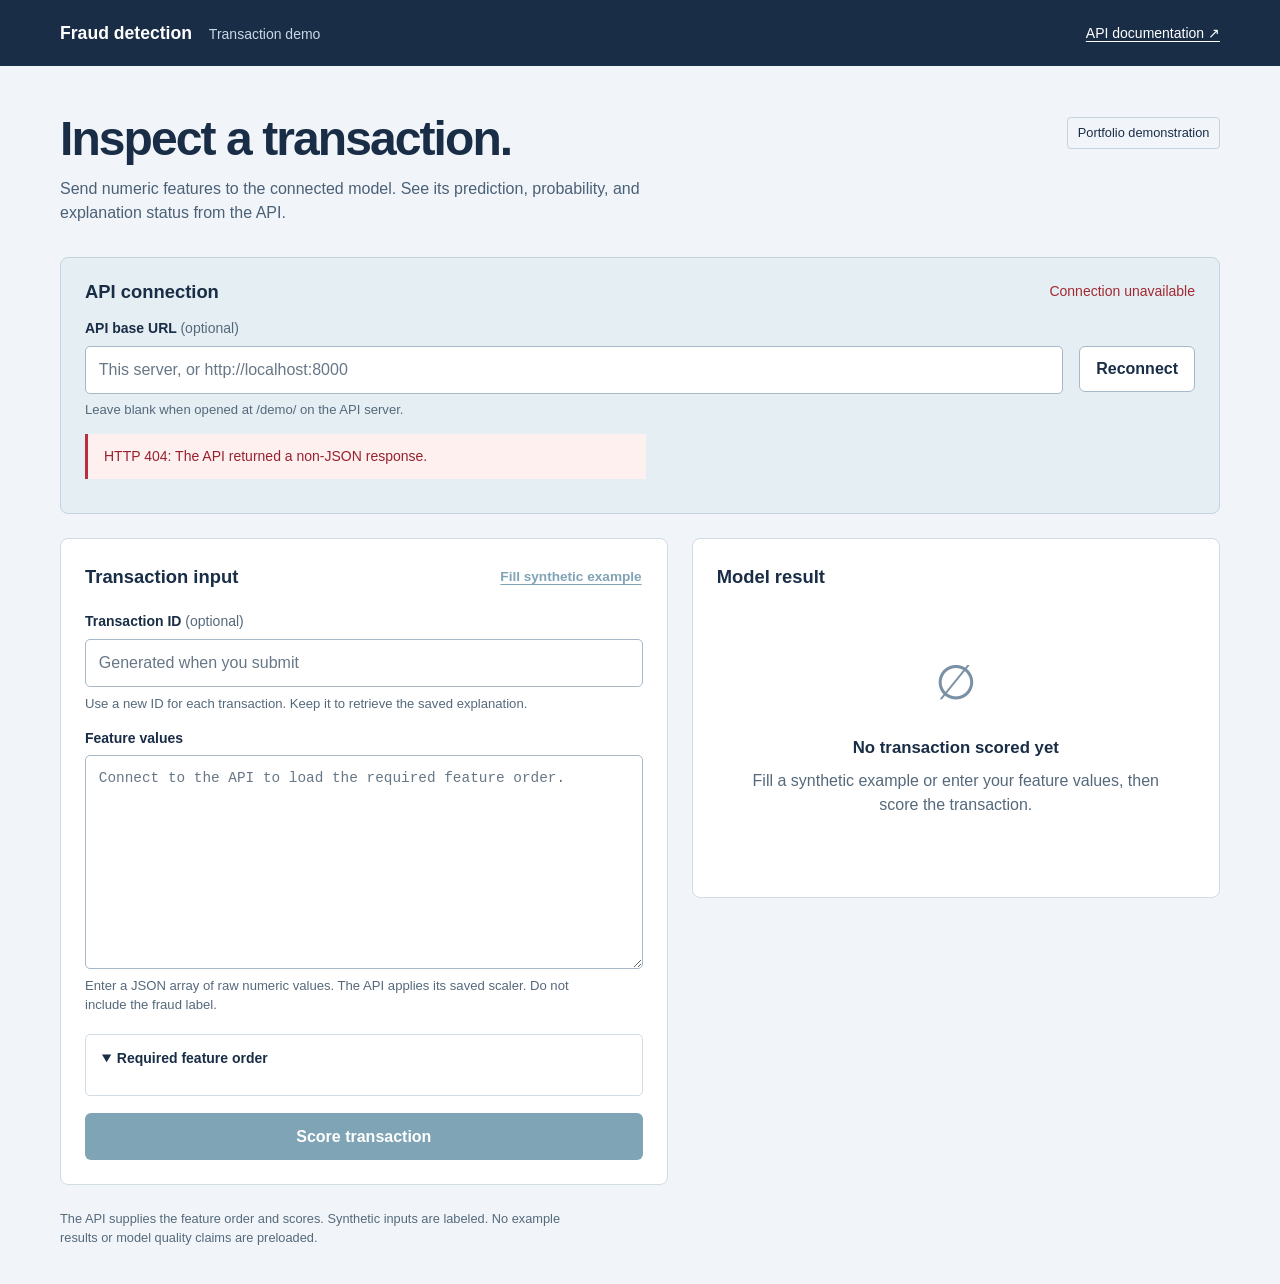
==== web/index.html @ 669f7464 "fix: organize and verify fraud scoring, training, and delivery Signed-off-by: wtfashwin <95757821+wt" ====
<!doctype html>
<html lang="en">
<head>
  <meta charset="utf-8">
  <meta name="viewport" content="width=device-width, initial-scale=1">
  <meta name="description" content="Inspect a transaction with the connected fraud detection model. A local portfolio demo with transparent inputs and real API responses.">
  <title>Fraud detection · Transaction demo</title>
  <link rel="icon" href="data:,">
  <link rel="stylesheet" href="./styles.css">
  <script type="module" src="./app.mjs"></script>
</head>
<body>
  <a class="skip-link" href="#transaction">Skip to transaction input</a>
  <header class="site-header"><a class="brand" href="./">Fraud detection <span>Transaction demo</span></a><a id="docs-link" href="/docs" target="_blank" rel="noreferrer">API documentation <span aria-hidden="true">↗</span></a></header>
  <main>
    <section class="intro" aria-labelledby="page-title"><div><h1 id="page-title">Inspect a transaction.</h1><p>Send numeric features to the connected model. See its prediction, probability, and explanation status from the API.</p></div><span class="demo-label">Portfolio demonstration</span></section>
    <section class="connection" aria-labelledby="connection-title">
      <form id="connection-form"><div class="connection-heading"><h2 id="connection-title">API connection</h2><span id="connection-status" role="status">Connecting…</span></div><div class="connection-controls"><div class="api-field"><label for="api-base">API base URL <span>(optional)</span></label><input id="api-base" type="url" placeholder="This server, or http://localhost:8000" aria-describedby="api-help" autocomplete="url"><p id="api-help" class="help">Leave blank when opened at /demo/ on the API server.</p></div><button type="submit" id="connect-button" class="secondary">Reconnect</button></div><p id="connection-error" class="error" role="alert" hidden></p></form>
    </section>
    <div class="workbench">
      <section class="input-panel" aria-labelledby="transaction-title">
        <div class="panel-heading"><h2 id="transaction-title">Transaction input</h2><button id="sample-button" type="button" class="text-button" disabled>Fill synthetic example</button></div>
        <p id="sample-note" class="notice" hidden>Synthetic example: zeros for all features except Amount = 100. This is invented input for testing the request flow, with no expected fraud outcome.</p>
        <form id="transaction" novalidate>
          <label for="transaction-id">Transaction ID <span>(optional)</span></label><input id="transaction-id" type="text" maxlength="128" placeholder="Generated when you submit" aria-describedby="id-help" autocomplete="off"><p id="id-help" class="help">Use a new ID for each transaction. Keep it to retrieve the saved explanation.</p>
          <label for="features">Feature values</label><textarea id="features" rows="8" spellcheck="false" placeholder="Connect to the API to load the required feature order." aria-describedby="features-help feature-order"></textarea><p id="features-help" class="help">Enter a JSON array of raw numeric values. The API applies its saved scaler. Do not include the fraud label.</p>
          <details class="feature-guide" open><summary>Required feature order <span id="feature-count"></span></summary><ol id="feature-order"><li>Waiting for model metadata.</li></ol></details>
          <p id="input-error" class="error" role="alert" hidden></p><button id="score-button" class="primary" type="submit" disabled>Score transaction</button><p id="request-status" class="help" role="status" aria-live="polite"></p>
        </form>
      </section>
      <section id="result-panel" class="result-panel" aria-labelledby="result-title" aria-busy="false">
        <h2 id="result-title" tabindex="-1">Model result</h2><div id="empty-result" class="empty"><span aria-hidden="true" class="empty-symbol">∅</span><h3>No transaction scored yet</h3><p>Fill a synthetic example or enter your feature values, then score the transaction.</p></div>
        <div id="result" hidden><div id="prediction-label" class="prediction"></div><p class="score-label">Model probability of fraud</p><p id="probability" class="probability"></p><p class="interpretation">This probability is a model output, not proof of fraud. The demo does not approve or block transactions.</p><dl class="result-details"><dt>Transaction ID</dt><dd id="result-id"></dd><dt>Correlation ID</dt><dd id="correlation-id"></dd><dt>Explanation status from API</dt><dd id="explanation-status"></dd></dl><details><summary>Exact API response</summary><pre id="raw-response"></pre></details><div class="explanation"><h3>Saved explanation</h3><p class="help">Retrieve the worker's saved result. A queued task does not guarantee a completed explanation.</p><button id="explanation-button" type="button" class="secondary">Check explanation</button><p id="explanation-message" role="status"></p><pre id="explanation-response" hidden></pre></div></div>
      </section>
    </div>
    <footer><p>The API supplies the feature order and scores. Synthetic inputs are labeled. No example results or model quality claims are preloaded.</p></footer>
  </main>
  <noscript><p class="error">JavaScript is required to send requests. You can also use the API documentation at /docs.</p></noscript>
</body>
</html>
---- web/styles.css ----
:root { color-scheme: light; font-family: -apple-system, BlinkMacSystemFont, "Segoe UI", sans-serif; color: #192d46; background: #f1f5f9; font-synthesis: none; line-height: 1.5; }
* { box-sizing: border-box; }
body { margin: 0; }
[hidden] { display: none !important; }
a { color: #185a79; text-underline-offset: 3px; }
button, input, textarea { font: inherit; }
button { cursor: pointer; border: 1px solid transparent; border-radius: 6px; padding: .65rem 1rem; font-weight: 600; }
button:disabled { cursor: not-allowed; opacity: .55; }
:focus-visible { outline: 3px solid #007e97; outline-offset: 4px; }
.skip-link { position: fixed; left: 1rem; top: -5rem; padding: .7rem; z-index: 3; background: white; }
.skip-link:focus { top: 1rem; }
.site-header { background: #192d46; color: white; padding: 1.25rem max(1.5rem, calc((100vw - 1160px) / 2)); display: flex; gap: 1rem; align-items: center; justify-content: space-between; }
.site-header a { color: white; }
.brand { text-decoration: none; font-size: 1.1rem; font-weight: 700; }
.brand span { font-size: .875rem; font-weight: 400; color: #cad7e5; margin-left: .75rem; }
.site-header > a:last-child { font-size: .875rem; }
main { max-width: 1208px; margin: 0 auto; padding: 2.8rem 1.5rem 1.5rem; }
.intro { display: flex; justify-content: space-between; gap: 2rem; align-items: flex-start; margin-bottom: 2rem; }
h1 { margin: 0 0 .5rem; font-size: clamp(2rem, 4vw, 3rem); letter-spacing: -.04em; line-height: 1.15; }
h2 { font-size: 1.15rem; margin: 0; }
h3 { font-size: 1.05rem; }
p { max-width: 72ch; }
.intro p { margin: .65rem 0 0; color: #4a6077; }
.demo-label { white-space: nowrap; border: 1px solid #c5d3df; padding: .35rem .6rem; font-size: .8rem; border-radius: 4px; margin-top: .35rem; }
.connection { background: #e5eef3; border: 1px solid #c5d3df; padding: 1.25rem 1.5rem; border-radius: 8px; margin-bottom: 1.5rem; }
.connection-heading, .panel-heading { display: flex; flex-wrap: wrap; align-items: center; justify-content: space-between; gap: .8rem; }
#connection-status { font-size: .875rem; }
#connection-status[data-state="ready"] { color: #136052; }
#connection-status[data-state="failed"] { color: #a32932; }
.connection-controls { display: flex; gap: 1rem; align-items: center; margin-top: .8rem; }
.api-field { flex: 1; }
label { display: block; font-weight: 600; font-size: .875rem; margin-bottom: .4rem; }
label span { color: #55697b; font-weight: 400; }
input, textarea { display: block; width: 100%; border: 1px solid #a7b8c8; border-radius: 5px; background: white; color: #192d46; padding: .7rem .8rem; }
input::placeholder, textarea::placeholder { color: #677787; opacity: 1; }
textarea { resize: vertical; min-height: 180px; font-family: ui-monospace, "SFMono-Regular", Consolas, monospace; font-size: .9rem; line-height: 1.65; }
.help { color: #55697b; font-size: .82rem; margin: .4rem 0 .9rem; }
.connection .help { margin-bottom: 0; }
.workbench { display: grid; grid-template-columns: minmax(0, 1.15fr) minmax(0, 1fr); align-items: start; gap: 1.5rem; }
.input-panel, .result-panel { background: white; border: 1px solid #d1dce5; border-radius: 8px; padding: 1.5rem; min-width: 0; }
.panel-heading { margin-bottom: 1.3rem; }
.primary { background: #185a79; color: white; width: 100%; margin-top: 1.1rem; }
.primary:hover:enabled { background: #134860; }
.secondary { background: white; border-color: #a7b8c8; color: #192d46; }
.secondary:hover:enabled { background: #f1f5f9; }
.text-button { padding: 0; color: #185a79; background: transparent; font-size: .85rem; text-decoration: underline; text-underline-offset: 3px; }
.notice { padding: .8rem 1rem; border-left: 3px solid #a67621; background: #fff7e7; color: #654b1f; font-size: .85rem; }
.error { color: #96222e; background: #fff0f0; border-left: 3px solid #b92f3f; padding: .75rem 1rem; font-size: .875rem; overflow-wrap: anywhere; }
details { margin-top: 1.2rem; }
summary { cursor: pointer; font-weight: 600; font-size: .875rem; }
.feature-guide { padding: .8rem 1rem; border: 1px solid #d1dce5; border-radius: 5px; }
#feature-order { display: grid; grid-template-columns: repeat(3, minmax(0, 1fr)); column-gap: 1.5rem; row-gap: .2rem; padding-left: 1.5rem; margin-bottom: 0; color: #4a6077; font-size: .8rem; }
.empty { text-align: center; color: #55697b; padding: 3.5rem 1rem; }
.empty-symbol { font-size: 3rem; color: #7a90a4; }
.empty h3 { color: #192d46; margin-bottom: .5rem; }
.empty p { margin: 0; }
.prediction { display: inline-block; background: #e6f3f0; color: #136052; padding: .4rem .7rem; border-radius: 4px; font-size: .9rem; font-weight: 600; margin-top: 1.5rem; }
.prediction[data-fraud="true"] { color: #96222e; background: #fff0f0; }
.score-label { color: #55697b; margin: 1.5rem 0 .25rem; font-size: .9rem; }
.probability { font-size: clamp(1.75rem, 3vw, 2.8rem); line-height: 1.2; letter-spacing: -.035em; font-weight: 650; margin: 0 0 1rem; overflow-wrap: anywhere; }
.interpretation { font-size: .85rem; color: #55697b; }
.result-details { border-top: 1px solid #d1dce5; margin-top: 1.5rem; padding-top: 1rem; }
dt { color: #55697b; font-size: .8rem; margin-top: .8rem; }
dd { margin: .2rem 0 0; overflow-wrap: anywhere; font-size: .875rem; }
pre { white-space: pre-wrap; overflow-wrap: anywhere; background: #f1f5f9; border-radius: 4px; padding: 1rem; font-size: .8rem; max-height: 420px; overflow: auto; }
.explanation { border-top: 1px solid #d1dce5; margin-top: 1.4rem; padding-top: .3rem; }
#explanation-message { font-size: .875rem; overflow-wrap: anywhere; }
footer { color: #55697b; font-size: .8rem; margin-top: 1.5rem; }
@media (max-width: 760px) { .workbench { grid-template-columns: 1fr; } .intro { display: block; } .demo-label { display: inline-block; margin-top: 1rem; } main { padding-top: 1.8rem; } }
@media (max-width: 480px) { .site-header { padding: 1rem; align-items: flex-start; } .brand span { display: block; margin-left: 0; } .site-header > a:last-child { max-width: 7rem; text-align: right; } main { padding-left: 1rem; padding-right: 1rem; } .connection, .input-panel, .result-panel { padding: 1rem; } .connection-controls { flex-direction: column; align-items: stretch; } #feature-order { grid-template-columns: repeat(2, minmax(0, 1fr)); } }
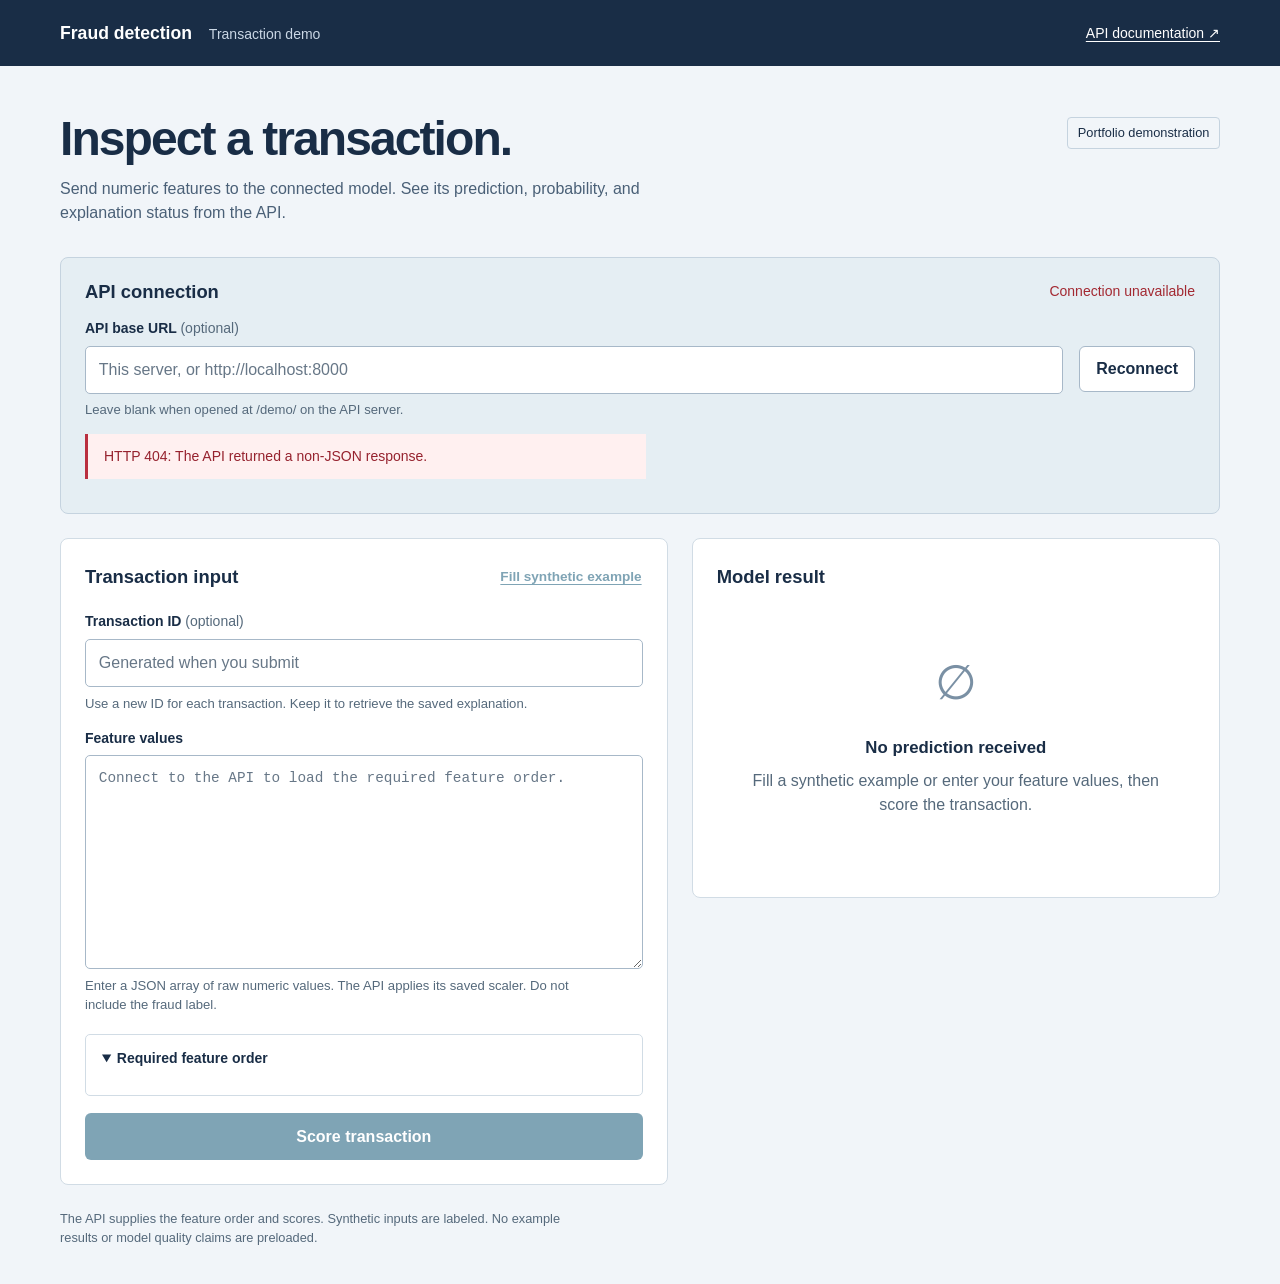
==== commit 36bcc070: "Keep saved-status lookup available after unconfirmed scoring" ====
--- a/web/index.html
+++ b/web/index.html
@@ -29,8 +29,9 @@
         </form>
       </section>
       <section id="result-panel" class="result-panel" aria-labelledby="result-title" aria-busy="false">
-        <h2 id="result-title" tabindex="-1">Model result</h2><div id="empty-result" class="empty"><span aria-hidden="true" class="empty-symbol">∅</span><h3>No transaction scored yet</h3><p>Fill a synthetic example or enter your feature values, then score the transaction.</p></div>
-        <div id="result" hidden><div id="prediction-label" class="prediction"></div><p class="score-label">Model probability of fraud</p><p id="probability" class="probability"></p><p class="interpretation">This probability is a model output, not proof of fraud. The demo does not approve or block transactions.</p><dl class="result-details"><dt>Transaction ID</dt><dd id="result-id"></dd><dt>Correlation ID</dt><dd id="correlation-id"></dd><dt>Explanation status from API</dt><dd id="explanation-status"></dd></dl><details><summary>Exact API response</summary><pre id="raw-response"></pre></details><div class="explanation"><h3>Saved explanation</h3><p class="help">Retrieve the worker's saved result. A queued task does not guarantee a completed explanation.</p><button id="explanation-button" type="button" class="secondary">Check explanation</button><p id="explanation-message" role="status"></p><pre id="explanation-response" hidden></pre></div></div>
+        <h2 id="result-title" tabindex="-1">Model result</h2><div id="empty-result" class="empty"><span aria-hidden="true" class="empty-symbol">∅</span><h3>No prediction received</h3><p>Fill a synthetic example or enter your feature values, then score the transaction.</p></div>
+        <div id="result" hidden><div id="prediction-label" class="prediction"></div><p class="score-label">Model probability of fraud</p><p id="probability" class="probability"></p><p class="interpretation">This probability is a model output, not proof of fraud. The demo does not approve or block transactions.</p><dl class="result-details"><dt>Transaction ID</dt><dd id="result-id"></dd><dt>Correlation ID</dt><dd id="correlation-id"></dd><dt>Explanation status from API</dt><dd id="explanation-status"></dd></dl><details><summary>Exact API response</summary><pre id="raw-response"></pre></details></div>
+        <div id="explanation-panel" class="explanation" hidden><h3>Saved explanation</h3><p class="help">Look up the submitted transaction ID. A failed scoring response does not confirm that a saved explanation exists.</p><button id="explanation-button" type="button" class="secondary">Check explanation</button><p id="explanation-message" role="status"></p><pre id="explanation-response" hidden></pre></div>
       </section>
     </div>
     <footer><p>The API supplies the feature order and scores. Synthetic inputs are labeled. No example results or model quality claims are preloaded.</p></footer>
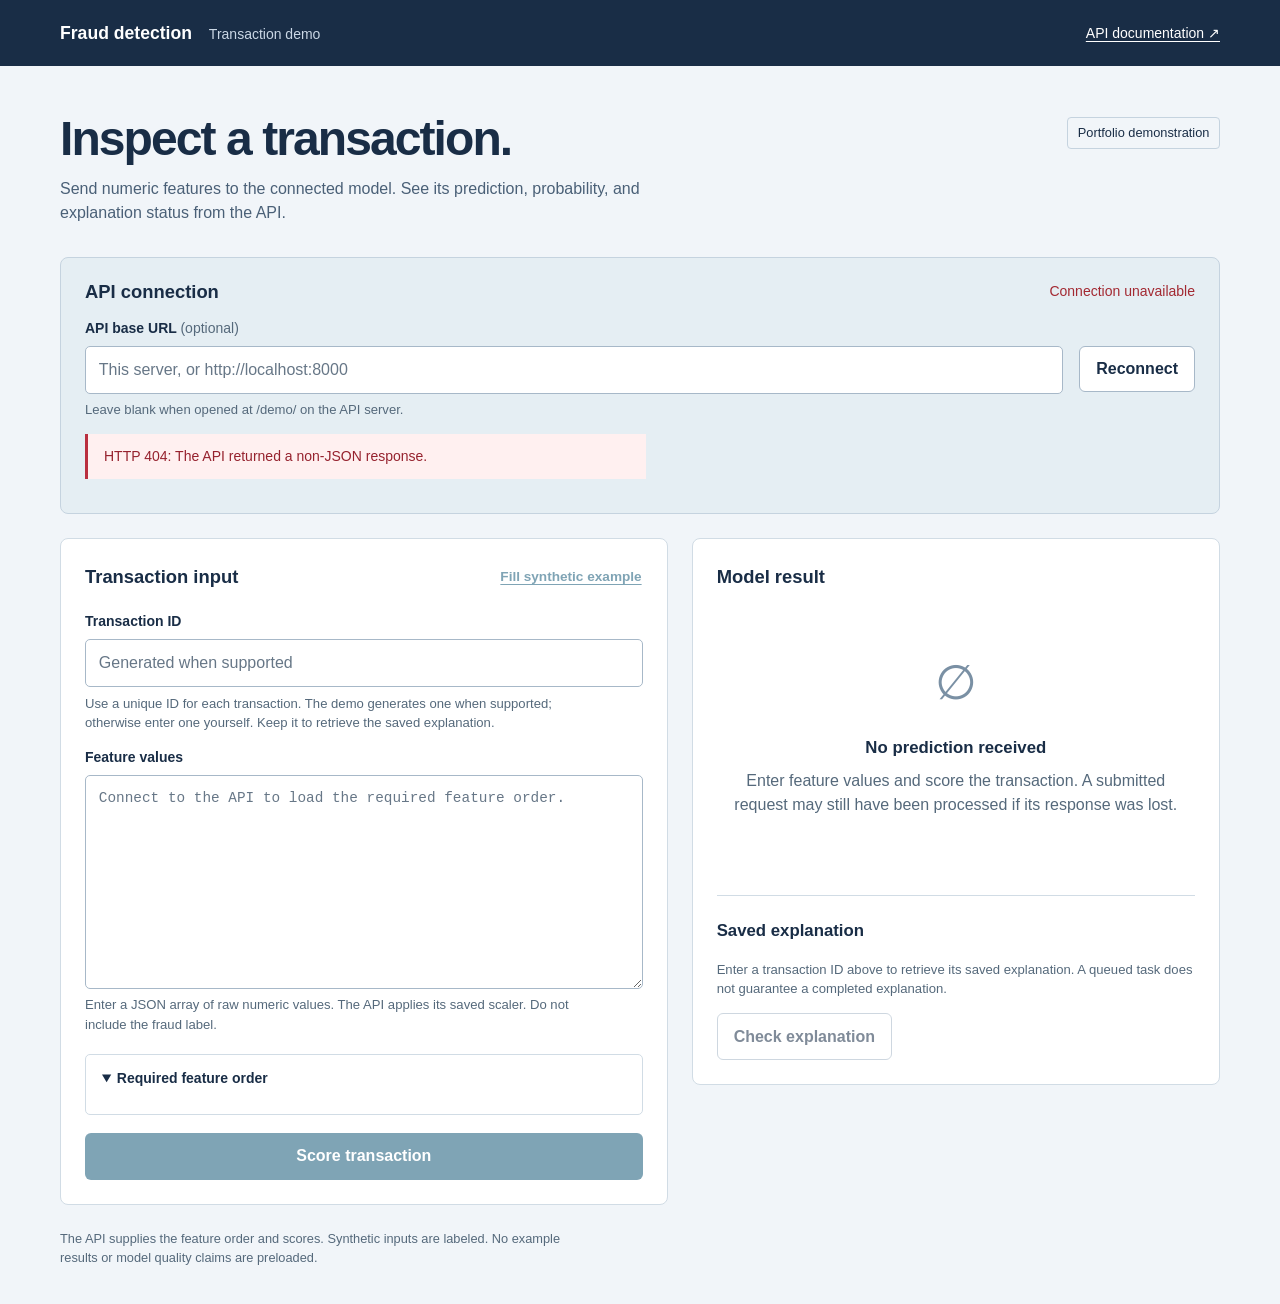
==== commit 9f86dea6: "Preserve demo recovery after lost prediction responses" ====
--- a/web/index.html
+++ b/web/index.html
@@ -22,16 +22,16 @@
         <div class="panel-heading"><h2 id="transaction-title">Transaction input</h2><button id="sample-button" type="button" class="text-button" disabled>Fill synthetic example</button></div>
         <p id="sample-note" class="notice" hidden>Synthetic example: zeros for all features except Amount = 100. This is invented input for testing the request flow, with no expected fraud outcome.</p>
         <form id="transaction" novalidate>
-          <label for="transaction-id">Transaction ID <span>(optional)</span></label><input id="transaction-id" type="text" maxlength="128" placeholder="Generated when you submit" aria-describedby="id-help" autocomplete="off"><p id="id-help" class="help">Use a new ID for each transaction. Keep it to retrieve the saved explanation.</p>
+          <label for="transaction-id">Transaction ID</label><input id="transaction-id" type="text" maxlength="128" placeholder="Generated when supported" aria-describedby="id-help" autocomplete="off"><p id="id-help" class="help">Use a unique ID for each transaction. The demo generates one when supported; otherwise enter one yourself. Keep it to retrieve the saved explanation.</p>
           <label for="features">Feature values</label><textarea id="features" rows="8" spellcheck="false" placeholder="Connect to the API to load the required feature order." aria-describedby="features-help feature-order"></textarea><p id="features-help" class="help">Enter a JSON array of raw numeric values. The API applies its saved scaler. Do not include the fraud label.</p>
           <details class="feature-guide" open><summary>Required feature order <span id="feature-count"></span></summary><ol id="feature-order"><li>Waiting for model metadata.</li></ol></details>
           <p id="input-error" class="error" role="alert" hidden></p><button id="score-button" class="primary" type="submit" disabled>Score transaction</button><p id="request-status" class="help" role="status" aria-live="polite"></p>
         </form>
       </section>
       <section id="result-panel" class="result-panel" aria-labelledby="result-title" aria-busy="false">
-        <h2 id="result-title" tabindex="-1">Model result</h2><div id="empty-result" class="empty"><span aria-hidden="true" class="empty-symbol">∅</span><h3>No prediction received</h3><p>Fill a synthetic example or enter your feature values, then score the transaction.</p></div>
+        <h2 id="result-title" tabindex="-1">Model result</h2><div id="empty-result" class="empty"><span aria-hidden="true" class="empty-symbol">∅</span><h3>No prediction received</h3><p>Enter feature values and score the transaction. A submitted request may still have been processed if its response was lost.</p></div>
         <div id="result" hidden><div id="prediction-label" class="prediction"></div><p class="score-label">Model probability of fraud</p><p id="probability" class="probability"></p><p class="interpretation">This probability is a model output, not proof of fraud. The demo does not approve or block transactions.</p><dl class="result-details"><dt>Transaction ID</dt><dd id="result-id"></dd><dt>Correlation ID</dt><dd id="correlation-id"></dd><dt>Explanation status from API</dt><dd id="explanation-status"></dd></dl><details><summary>Exact API response</summary><pre id="raw-response"></pre></details></div>
-        <div id="explanation-panel" class="explanation" hidden><h3>Saved explanation</h3><p class="help">Look up the submitted transaction ID. A failed scoring response does not confirm that a saved explanation exists.</p><button id="explanation-button" type="button" class="secondary">Check explanation</button><p id="explanation-message" role="status"></p><pre id="explanation-response" hidden></pre></div>
+        <div class="explanation"><h3>Saved explanation</h3><p class="help">Enter a transaction ID above to retrieve its saved explanation. A queued task does not guarantee a completed explanation.</p><button id="explanation-button" type="button" class="secondary">Check explanation</button><p id="explanation-message" role="status"></p><pre id="explanation-response" hidden></pre></div>
       </section>
     </div>
     <footer><p>The API supplies the feature order and scores. Synthetic inputs are labeled. No example results or model quality claims are preloaded.</p></footer>
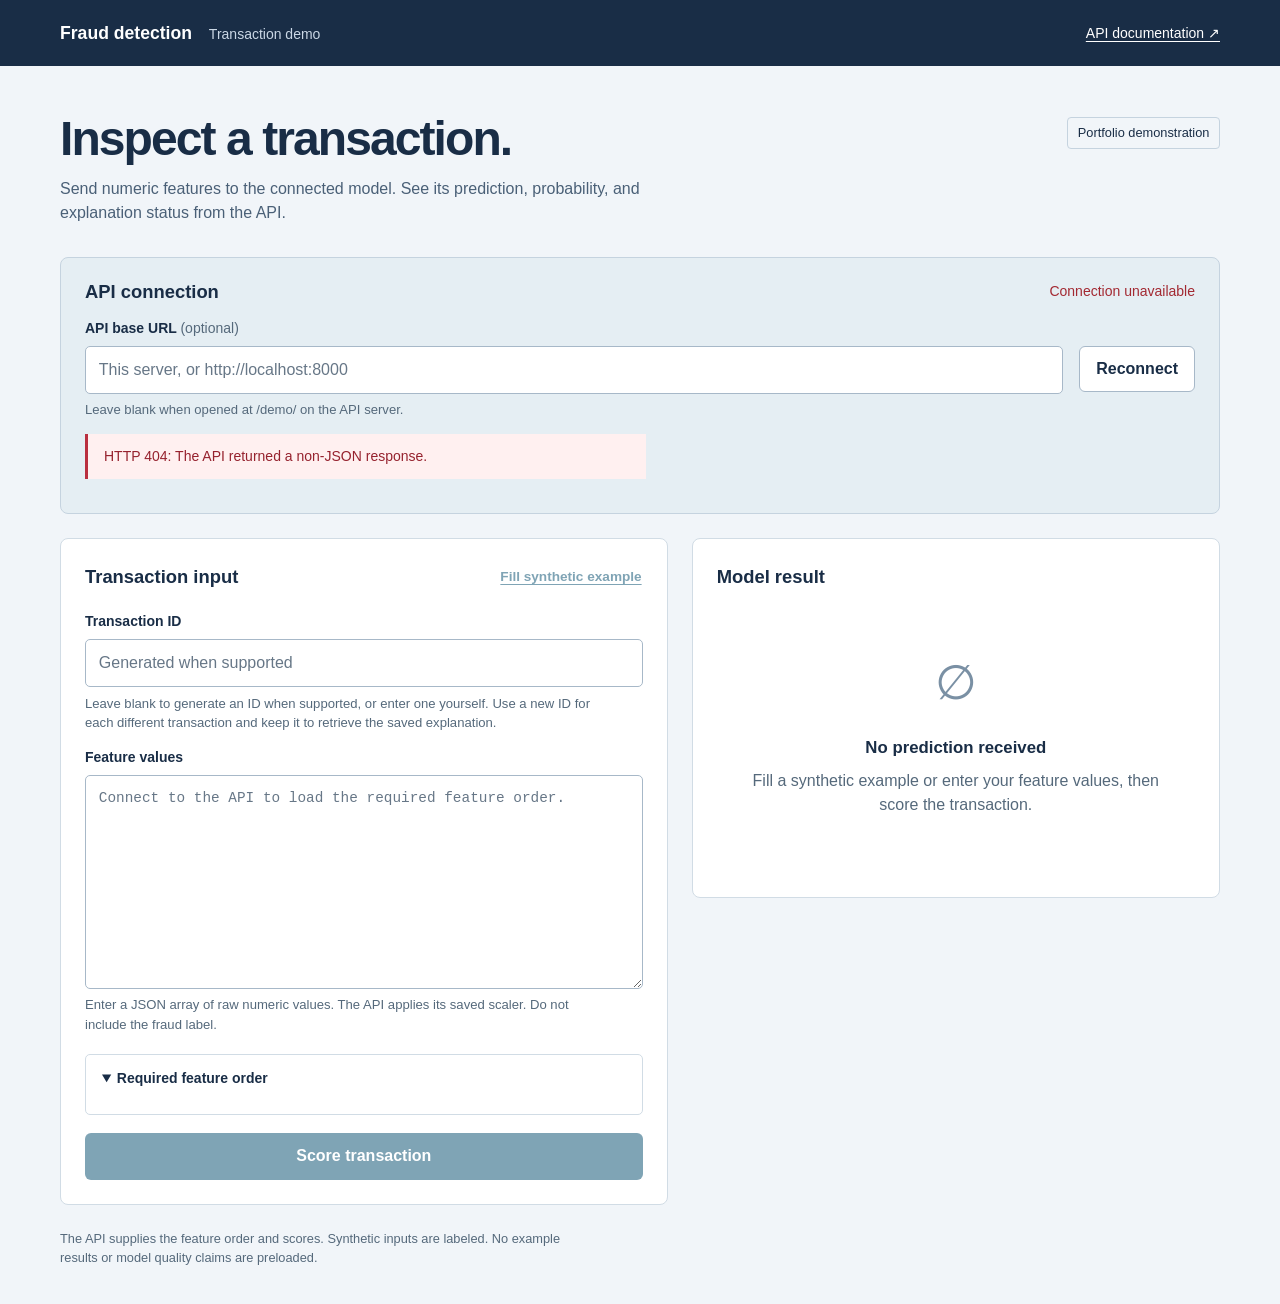
==== commit 1284cb53: "Keep a known ID for demo recovery" ====
--- a/web/index.html
+++ b/web/index.html
@@ -22,16 +22,16 @@
         <div class="panel-heading"><h2 id="transaction-title">Transaction input</h2><button id="sample-button" type="button" class="text-button" disabled>Fill synthetic example</button></div>
         <p id="sample-note" class="notice" hidden>Synthetic example: zeros for all features except Amount = 100. This is invented input for testing the request flow, with no expected fraud outcome.</p>
         <form id="transaction" novalidate>
-          <label for="transaction-id">Transaction ID</label><input id="transaction-id" type="text" maxlength="128" placeholder="Generated when supported" aria-describedby="id-help" autocomplete="off"><p id="id-help" class="help">Use a unique ID for each transaction. The demo generates one when supported; otherwise enter one yourself. Keep it to retrieve the saved explanation.</p>
+          <label for="transaction-id">Transaction ID</label><input id="transaction-id" type="text" maxlength="128" placeholder="Generated when supported" aria-describedby="id-help" autocomplete="off"><p id="id-help" class="help">Leave blank to generate an ID when supported, or enter one yourself. Use a new ID for each different transaction and keep it to retrieve the saved explanation.</p>
           <label for="features">Feature values</label><textarea id="features" rows="8" spellcheck="false" placeholder="Connect to the API to load the required feature order." aria-describedby="features-help feature-order"></textarea><p id="features-help" class="help">Enter a JSON array of raw numeric values. The API applies its saved scaler. Do not include the fraud label.</p>
           <details class="feature-guide" open><summary>Required feature order <span id="feature-count"></span></summary><ol id="feature-order"><li>Waiting for model metadata.</li></ol></details>
           <p id="input-error" class="error" role="alert" hidden></p><button id="score-button" class="primary" type="submit" disabled>Score transaction</button><p id="request-status" class="help" role="status" aria-live="polite"></p>
         </form>
       </section>
       <section id="result-panel" class="result-panel" aria-labelledby="result-title" aria-busy="false">
-        <h2 id="result-title" tabindex="-1">Model result</h2><div id="empty-result" class="empty"><span aria-hidden="true" class="empty-symbol">∅</span><h3>No prediction received</h3><p>Enter feature values and score the transaction. A submitted request may still have been processed if its response was lost.</p></div>
+        <h2 id="result-title" tabindex="-1">Model result</h2><div id="empty-result" class="empty"><span aria-hidden="true" class="empty-symbol">∅</span><h3>No prediction received</h3><p>Fill a synthetic example or enter your feature values, then score the transaction.</p></div>
         <div id="result" hidden><div id="prediction-label" class="prediction"></div><p class="score-label">Model probability of fraud</p><p id="probability" class="probability"></p><p class="interpretation">This probability is a model output, not proof of fraud. The demo does not approve or block transactions.</p><dl class="result-details"><dt>Transaction ID</dt><dd id="result-id"></dd><dt>Correlation ID</dt><dd id="correlation-id"></dd><dt>Explanation status from API</dt><dd id="explanation-status"></dd></dl><details><summary>Exact API response</summary><pre id="raw-response"></pre></details></div>
-        <div class="explanation"><h3>Saved explanation</h3><p class="help">Enter a transaction ID above to retrieve its saved explanation. A queued task does not guarantee a completed explanation.</p><button id="explanation-button" type="button" class="secondary">Check explanation</button><p id="explanation-message" role="status"></p><pre id="explanation-response" hidden></pre></div>
+        <div id="explanation-panel" class="explanation" hidden><h3>Saved explanation</h3><p class="help">Look up the submitted transaction ID. A failed scoring response does not confirm that a saved explanation exists.</p><button id="explanation-button" type="button" class="secondary">Check explanation</button><p id="explanation-message" role="status"></p><pre id="explanation-response" hidden></pre></div>
       </section>
     </div>
     <footer><p>The API supplies the feature order and scores. Synthetic inputs are labeled. No example results or model quality claims are preloaded.</p></footer>
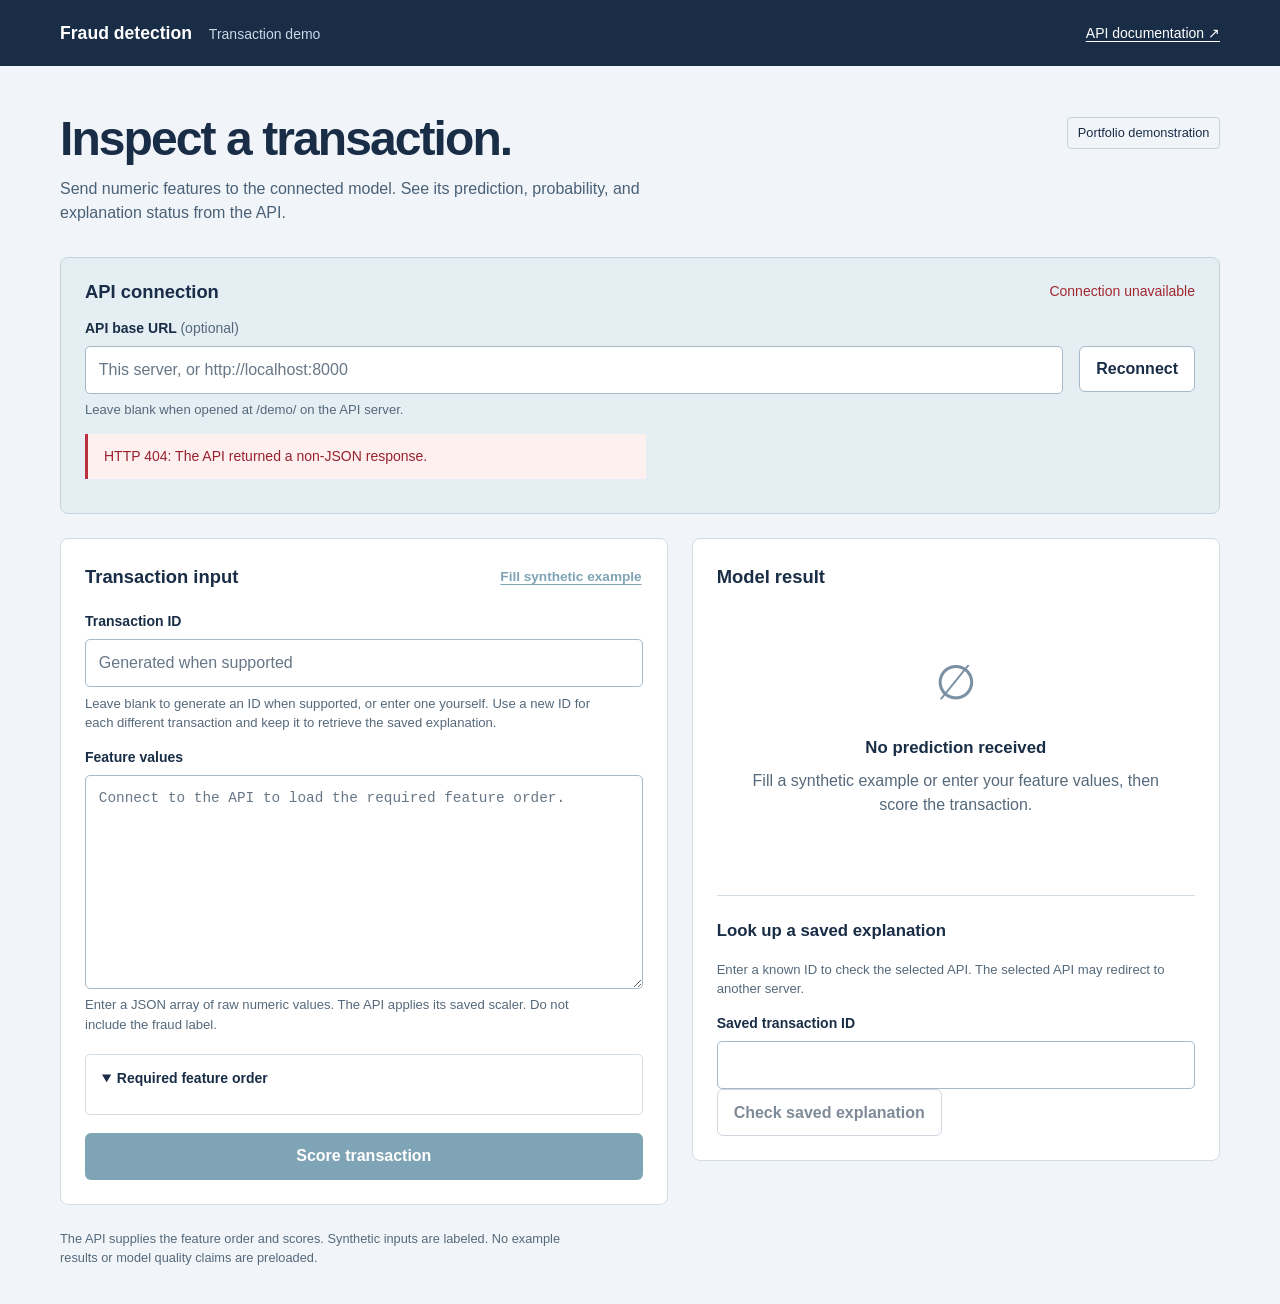
==== commit 00122a77: "Allow manual lookup of saved explanations" ====
--- a/web/index.html
+++ b/web/index.html
@@ -32,6 +32,7 @@
         <h2 id="result-title" tabindex="-1">Model result</h2><div id="empty-result" class="empty"><span aria-hidden="true" class="empty-symbol">∅</span><h3>No prediction received</h3><p>Fill a synthetic example or enter your feature values, then score the transaction.</p></div>
         <div id="result" hidden><div id="prediction-label" class="prediction"></div><p class="score-label">Model probability of fraud</p><p id="probability" class="probability"></p><p class="interpretation">This probability is a model output, not proof of fraud. The demo does not approve or block transactions.</p><dl class="result-details"><dt>Transaction ID</dt><dd id="result-id"></dd><dt>Correlation ID</dt><dd id="correlation-id"></dd><dt>Explanation status from API</dt><dd id="explanation-status"></dd></dl><details><summary>Exact API response</summary><pre id="raw-response"></pre></details></div>
         <div id="explanation-panel" class="explanation" hidden><h3>Saved explanation</h3><p class="help">Look up the submitted transaction ID. A failed scoring response does not confirm that a saved explanation exists.</p><button id="explanation-button" type="button" class="secondary">Check explanation</button><p id="explanation-message" role="status"></p><pre id="explanation-response" hidden></pre></div>
+        <div id="manual-explanation-panel" class="explanation"><h3>Look up a saved explanation</h3><p class="help">Enter a known ID to check the selected API. The selected API may redirect to another server.</p><label for="manual-transaction-id">Saved transaction ID</label><input id="manual-transaction-id" type="text" maxlength="128" autocomplete="off"><button id="manual-explanation-button" type="button" class="secondary" disabled>Check saved explanation</button><p id="manual-explanation-message" role="status"></p><pre id="manual-explanation-response" hidden></pre></div>
       </section>
     </div>
     <footer><p>The API supplies the feature order and scores. Synthetic inputs are labeled. No example results or model quality claims are preloaded.</p></footer>
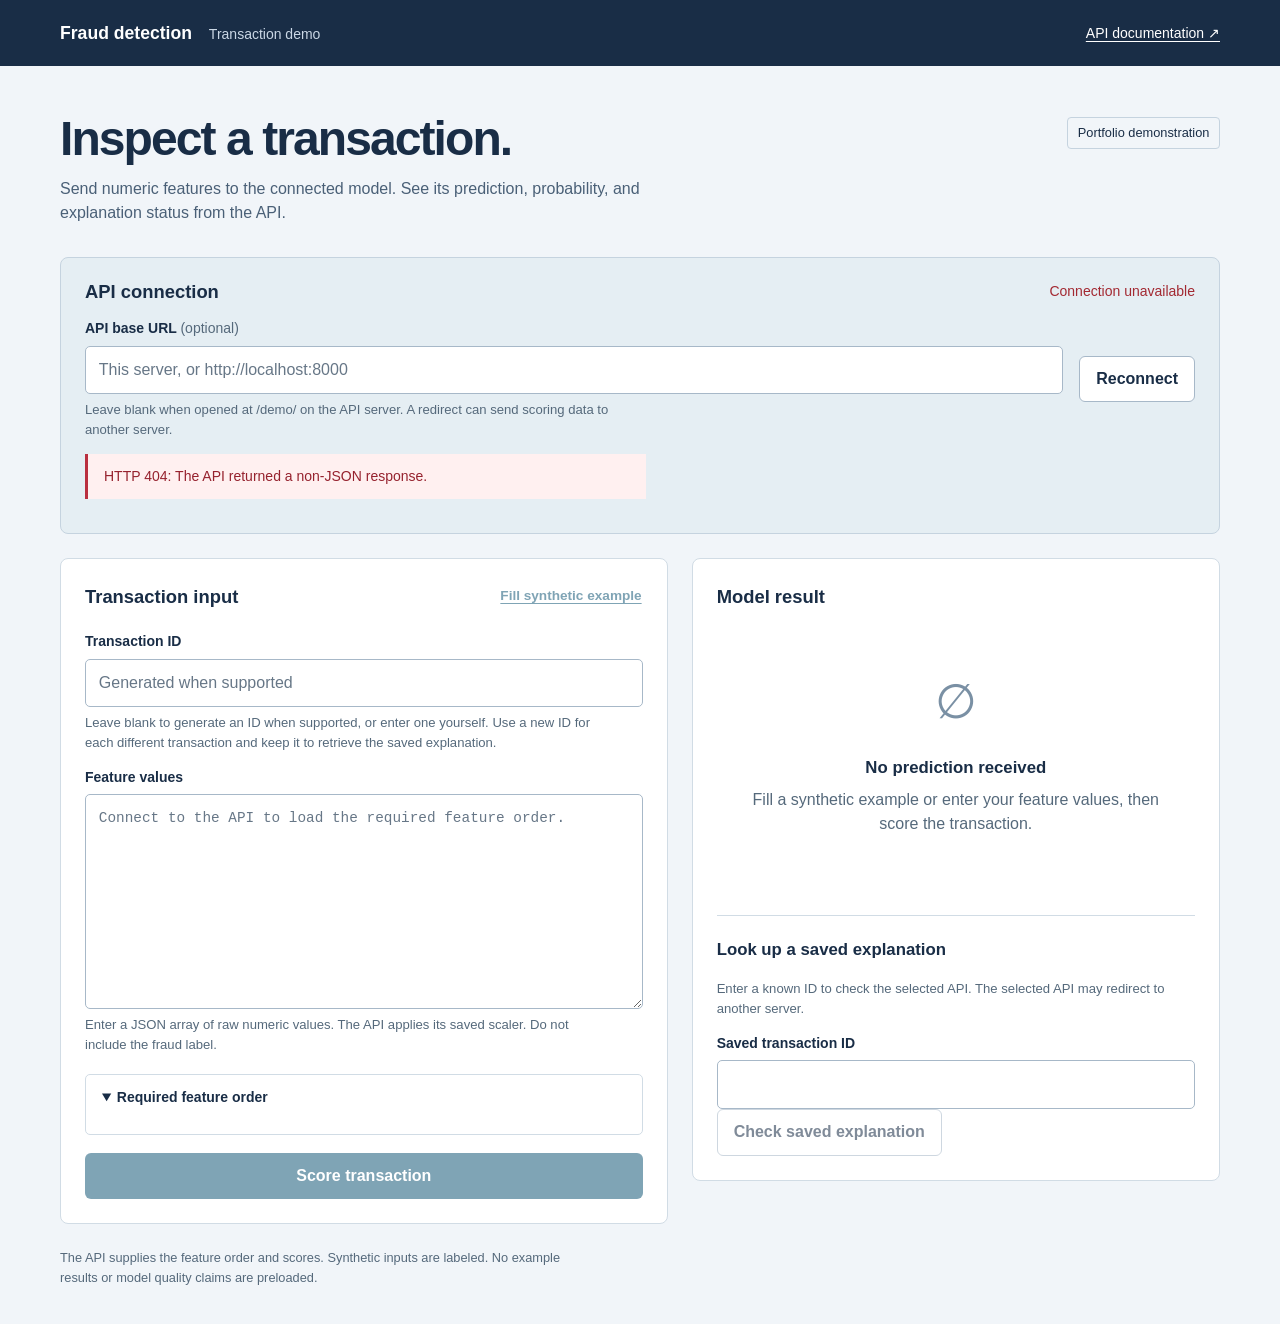
==== commit da63c6bb: "Clarify recovery origins and unconfirmed requests" ====
--- a/web/index.html
+++ b/web/index.html
@@ -15,7 +15,7 @@
   <main>
     <section class="intro" aria-labelledby="page-title"><div><h1 id="page-title">Inspect a transaction.</h1><p>Send numeric features to the connected model. See its prediction, probability, and explanation status from the API.</p></div><span class="demo-label">Portfolio demonstration</span></section>
     <section class="connection" aria-labelledby="connection-title">
-      <form id="connection-form"><div class="connection-heading"><h2 id="connection-title">API connection</h2><span id="connection-status" role="status">Connecting…</span></div><div class="connection-controls"><div class="api-field"><label for="api-base">API base URL <span>(optional)</span></label><input id="api-base" type="url" placeholder="This server, or http://localhost:8000" aria-describedby="api-help" autocomplete="url"><p id="api-help" class="help">Leave blank when opened at /demo/ on the API server.</p></div><button type="submit" id="connect-button" class="secondary">Reconnect</button></div><p id="connection-error" class="error" role="alert" hidden></p></form>
+      <form id="connection-form"><div class="connection-heading"><h2 id="connection-title">API connection</h2><span id="connection-status" role="status">Connecting…</span></div><div class="connection-controls"><div class="api-field"><label for="api-base">API base URL <span>(optional)</span></label><input id="api-base" type="url" placeholder="This server, or http://localhost:8000" aria-describedby="api-help" autocomplete="url"><p id="api-help" class="help">Leave blank when opened at /demo/ on the API server. A redirect can send scoring data to another server.</p></div><button type="submit" id="connect-button" class="secondary">Reconnect</button></div><p id="connection-error" class="error" role="alert" hidden></p></form>
     </section>
     <div class="workbench">
       <section class="input-panel" aria-labelledby="transaction-title">
@@ -31,8 +31,9 @@
       <section id="result-panel" class="result-panel" aria-labelledby="result-title" aria-busy="false">
         <h2 id="result-title" tabindex="-1">Model result</h2><div id="empty-result" class="empty"><span aria-hidden="true" class="empty-symbol">∅</span><h3>No prediction received</h3><p>Fill a synthetic example or enter your feature values, then score the transaction.</p></div>
         <div id="result" hidden><div id="prediction-label" class="prediction"></div><p class="score-label">Model probability of fraud</p><p id="probability" class="probability"></p><p class="interpretation">This probability is a model output, not proof of fraud. The demo does not approve or block transactions.</p><dl class="result-details"><dt>Transaction ID</dt><dd id="result-id"></dd><dt>Correlation ID</dt><dd id="correlation-id"></dd><dt>Explanation status from API</dt><dd id="explanation-status"></dd></dl><details><summary>Exact API response</summary><pre id="raw-response"></pre></details></div>
-        <div id="explanation-panel" class="explanation" hidden><h3>Saved explanation</h3><p class="help">Look up the submitted transaction ID. A failed scoring response does not confirm that a saved explanation exists.</p><button id="explanation-button" type="button" class="secondary">Check explanation</button><p id="explanation-message" role="status"></p><pre id="explanation-response" hidden></pre></div>
+        <div id="explanation-panel" class="explanation" hidden><h3>Saved explanation</h3><p class="help">Look up the submitted transaction ID on its original API. That API may redirect to another server. A failed scoring response does not confirm that a saved explanation exists.</p><button id="explanation-button" type="button" class="secondary">Check explanation</button><p id="explanation-message" role="status"></p><pre id="explanation-response" hidden></pre></div>
         <div id="manual-explanation-panel" class="explanation"><h3>Look up a saved explanation</h3><p class="help">Enter a known ID to check the selected API. The selected API may redirect to another server.</p><label for="manual-transaction-id">Saved transaction ID</label><input id="manual-transaction-id" type="text" maxlength="128" autocomplete="off"><button id="manual-explanation-button" type="button" class="secondary" disabled>Check saved explanation</button><p id="manual-explanation-message" role="status"></p><pre id="manual-explanation-response" hidden></pre></div>
+        <section id="unconfirmed-receipts" class="explanation" hidden><h3>Request recovery receipts</h3><p class="help">These responses were unconfirmed or not displayed after an input change. Check an ID only on its original API, which may redirect. A status cannot establish which feature values were processed. Save these details before reloading; this page does not store them. Removing an item only removes it from this page.</p><ol id="unconfirmed-receipt-list"></ol></section>
       </section>
     </div>
     <footer><p>The API supplies the feature order and scores. Synthetic inputs are labeled. No example results or model quality claims are preloaded.</p></footer>
--- a/web/styles.css
+++ b/web/styles.css
@@ -63,7 +63,7 @@
 dt { color: #55697b; font-size: .8rem; margin-top: .8rem; }
 dd { margin: .2rem 0 0; overflow-wrap: anywhere; font-size: .875rem; }
 pre { white-space: pre-wrap; overflow-wrap: anywhere; background: #f1f5f9; border-radius: 4px; padding: 1rem; font-size: .8rem; max-height: 420px; overflow: auto; }
-.explanation { border-top: 1px solid #d1dce5; margin-top: 1.4rem; padding-top: .3rem; }
+.explanation { border-top: 1px solid #d1dce5; margin-top: 1.4rem; padding-top: .3rem; overflow-wrap: anywhere; }
 #explanation-message { font-size: .875rem; overflow-wrap: anywhere; }
 footer { color: #55697b; font-size: .8rem; margin-top: 1.5rem; }
 @media (max-width: 760px) { .workbench { grid-template-columns: 1fr; } .intro { display: block; } .demo-label { display: inline-block; margin-top: 1rem; } main { padding-top: 1.8rem; } }
